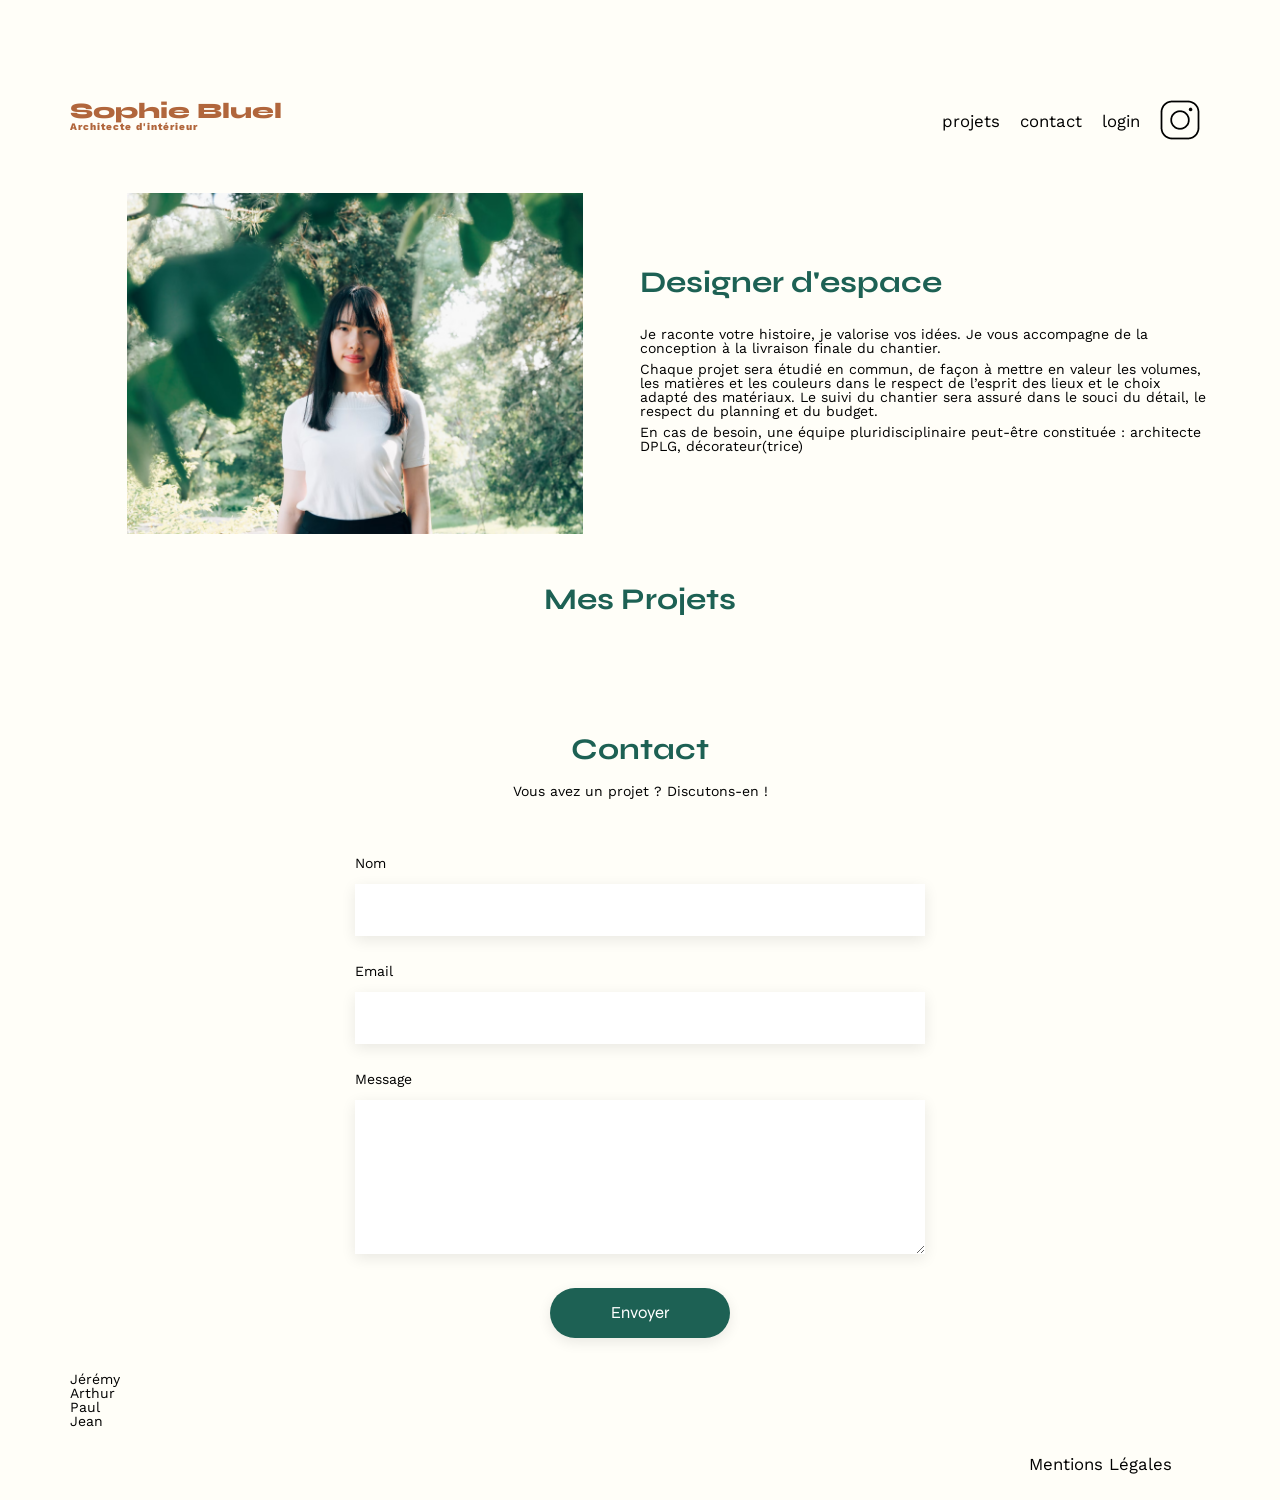
==== FrontEnd/index.html @ 8cfa6143 "Ajout du projet" ====
<!DOCTYPE html>
<html lang="fr">
<head>
	<meta charset="UTF-8">
	<title>Sophie Bluel - Architecte d'intérieur</title>
	<meta name="viewport" content="width=device-width, initial-scale=1.0">
	<link rel="preconnect" href="https://fonts.googleapis.com">
	<link rel="preconnect" href="https://fonts.gstatic.com" crossorigin>
	<link href="https://fonts.googleapis.com/css2?family=Syne:wght@700;800&family=Work+Sans&display=swap" rel="stylesheet">
	<meta name="description" content="">
	<script src="https://kit.fontawesome.com/85685c362b.js" crossorigin="anonymous"></script>
	<link rel="stylesheet" href="style.css">
</head>
<body>
<div id="ribbon_location">

</div>
<header>
	<h1>Sophie Bluel <span>Architecte d'intérieur</span></h1>
	<nav>
		<ul>
			<li><a href="#portfolio">projets</a></li>
			<li><a href="#contact">contact</a></li>
			<li><a href="login.html">login</a></li>
			<li><img src="./assets/icons/instagram.png" alt="Instagram"></li>
		</ul>
	</nav>
</header>
<main>
	<section id="introduction">
		<figure>
			<img src="./assets/images/sophie-bluel.png" alt="">
			<div id="image_edit_location">
				
			</div>
		</figure>
		<article>
			<h2>Designer d'espace</h2>
			<p>Je raconte votre histoire, je valorise vos idées. Je vous accompagne de la conception à la livraison finale du chantier.</p>
			<p>Chaque projet sera étudié en commun, de façon à mettre en valeur les volumes, les matières et les couleurs dans le respect de l’esprit des lieux et le choix adapté des matériaux. Le suivi du chantier sera assuré dans le souci du détail, le respect du planning et du budget.</p>
			<p>En cas de besoin, une équipe pluridisciplinaire peut-être constituée : architecte DPLG, décorateur(trice)</p>
		</article>
	</section>
	<section id="portfolio">
		<div id="project_edit_location">
			<h2>Mes Projets</h2>
		</div>
		<div id="filter_box">
			
		</div>
		<div class="gallery">

		</div>
	</section>

	<aside id="modal" class="closed" style="display: none;">
		<div class="modal_wrapper js_modal_stop">
			<button id="js_modal_close"><i class="fa-solid fa-xmark"></i></button>
			<button id="js_modal_return" style="display: none;"><i class="fa-solid fa-arrow-left"></i></button>

			<div id="photo_gallery_page">
				<h2>Galerie photo</h2>
				<div class="gallery">
				
				</div>
				<hr>
				<div id="gallery_options_container">
					<input type="submit" id="to_add_photo_page" value="Ajouter une photo">
					<a href="#">Supprimer la galerie</a>
				</div>
			</div>

			<div id="add_photo_page" style="display: none;">
				<h2>Ajouter une photo</h2>
				<div id="photo_visualizer">
					<div id="photo_visualizer_text">
						<i class="fa-solid fa-image"></i>
						<input type="file" accept=".jpg,.png" id="add_photo_button">
						<label for="add_photo_button">+ Ajouter photo</label>
						<p>jpg, png : 4mo max</p>
					</div>
					<div id="photo_visualizer_img" style="display: none;">
						<figure>
							<img id="chosen_image" src="">
						</figure>
					</div>
				</div>
				<form action="#" method="post">
					<label for="title">Titre</label>
					<input type="text" name="title" id="title">
					<label for="category">Catégorie</label>
					<select type="text" name="category" id="category">

					</select>
				</form>
				<hr>
				<input type="submit" id="validate_post_work" value="Valider">
			</div>
		</div>
	</aside>

	<section id="contact">
		<h2>Contact</h2>
		<p>Vous avez un projet ? Discutons-en !</p>
		<form action="#" method="post">
			<label for="name">Nom</label>
			<input type="text" name="name" id="name">
			<label for="email">Email</label>
			<input type="email" name="email" id="email">
			<label for="message">Message</label>
			<textarea name="message" id="message" cols="30" rows="10"></textarea>
			<input type="submit" value="Envoyer">
		</form>
	</section>
</main>

<footer>
	<ul>
		<li class="ocr">Jérémy</li>
		<li class="ocr">Arthur</li>
		<li class="ocr">Paul</li>
		<li class="ocr">Jean</li>
	</ul>
	<nav>
		<ul>
			<li>Mentions Légales</li>
		</ul>
	</nav>
</footer>
<script type="text/javascript" src="script_index.js"></script>
</body>
</html>
---- FrontEnd/style.css ----
/* http://meyerweb.com/eric/tools/css/reset/
   v2.0 | 20110126
   License: none (public domain)
*/

html, body, div, span, applet, object, iframe,
h1, h2, h3, h4, h5, h6, p, blockquote, pre,
a, abbr, acronym, address, big, cite, code,
del, dfn, em, img, ins, kbd, q, s, samp,
small, strike, strong, sub, sup, tt, var,
b, u, i, center,
dl, dt, dd, ol, ul, li,
fieldset, form, label, legend,
table, caption, tbody, tfoot, thead, tr, th, td,
article, aside, canvas, details, embed,
figure, figcaption, footer, header, hgroup,
menu, nav, output, ruby, section, summary,
time, mark, audio, video {
	margin: 0;
	padding: 0;
	border: 0;
	font-size: 100%;
	font: inherit;
	vertical-align: baseline;
}
/* HTML5 display-role reset for older browsers */
article, aside, details, figcaption, figure,
footer, header, hgroup, menu, nav, section {
	display: block;
}
body {
	line-height: 1;
}
ol, ul {
	list-style: none;
}
nav a {
	text-decoration: none;
	color: black;
}
nav a:hover {
	color: #B1663C;
}
blockquote, q {
	quotes: none;
}
blockquote:before, blockquote:after,
q:before, q:after {
	content: '';
	content: none;
}
table {
	border-collapse: collapse;
	border-spacing: 0;
}
/** end reset css**/
body {
	max-width: 1140px;
	margin: auto;
	font-family: 'Work Sans';
	font-size: 14px;
	background-color: #FFFEF8;
}
header {
	display: flex;
	justify-content: space-between;
	margin-top: 100px;
}
section {
	margin: 50px 0;
}

h1{
	display: flex;
	flex-direction: column;
	font-family: 'Syne';
	font-size: 22px;
	font-weight: 800;
	color: #B1663C;
}

h1 > span {
	font-family: 'Work Sans';
	font-size:10px;
	letter-spacing: 0.1em;
;
}

h2{
	font-family: 'Syne';
	font-weight: 700;
	font-size: 30px;
	color: #1D6154
}
nav ul {
	display: flex;
	align-items: center;
	list-style-type: none;

}
nav li {
	padding: 0 10px;
	font-size: 1.2em;
}

li:hover {
	color: #B1663C;
	cursor: pointer;
}
#main_content {
	display: flex;
	flex-direction: column;
	margin: auto;
	margin-top: 150px;
	margin-bottom: 200px;
	width: 30%;
	text-align: center;
}
#main_content h2 {
	margin-bottom: 50px;
}
#main_content form {
	display: flex;
	flex-direction: column;
}
#main_content form label {
	text-align: left;
	margin-bottom: 6px;
}
#main_content form input[type="email"], #main_content form input[type="password"] {
	width: auto;
	border: none;
	margin-bottom: 30px;
	padding-left: 15px;
	font-size: 1.15em;
	height: 50px;
	box-shadow: 0px 4px 14px rgba(0, 0, 0, 0.09);
}
#main_content a {
	color: black;
	text-decoration: underline;
}
#main_content a:hover {
	font-weight: 700;
}
#introduction {
	display: flex;
	align-items: center;
}
#introduction figure {
	flex: 1
}
#introduction img {
	display: block;
	margin: auto;
	width: 80%;
}

#introduction article {
	flex: 1
}
#introduction h2 {
	margin-bottom: 1em;
}

#introduction p {
	margin-bottom: 0.5em;
}
#portfolio h2 {
	text-align: center;
	margin-bottom: 1em;
}
#filter_box {
	margin: auto;
	width: auto;
	text-align: center;
	margin: 40px 0px;
}
.filter {
	display: inline-block;
	width: auto;
	min-width: 90px;
	text-decoration: none;
	color: #1D6154;
	background-color: #FFFEF8;
	font-weight: 700;
	font-size: 1.15em;
	font-family: 'Syne';
	border: 1px solid #1D6154;
	border-radius: 60px;
	padding: 10px;
	margin: 3px;
	cursor: pointer;
}
.filter:hover, .filter:active {
	color: #FFFEF8;
	background-color: #1D6154;
}
.gallery {
	width: 100%;
	display: grid;
	grid-template-columns: 1fr 1fr 1fr;
	grid-column-gap: 20px;
	grid-row-gap: 40px;
}
#portfolio .gallery figure {
	height: 500px;
}
#portfolio .gallery img {
	width: 100%;
	height: 100%;
	object-fit: cover;
}
.invisible {
	display: none;
}
#contact {
	width: 50%;
	margin: auto;
}
#contact > * {
	text-align: center;

}
#contact h2{
	margin-bottom: 20px;
}
#contact form {
	text-align: left;
	margin-top:30px;
	display: flex;
	flex-direction: column;
}

#contact input {
	height: 50px;
	font-size: 1.2em;
	border: none;
	box-shadow: 0px 4px 14px rgba(0, 0, 0, 0.09);
}
#contact label {
	margin: 2em 0 1em 0;
}
#contact textarea {
	border: none;
	box-shadow: 0px 4px 14px rgba(0, 0, 0, 0.09);
}

input[type="submit"] {
	color: white;
	background-color: #1D6154;
	font-weight: 400;
	font-size: 1.15em;
	font-family: 'Syne';
	text-align: center;
	border-radius: 60px;
	padding: 10px;
	margin: 2em auto;
	width: 180px;
	border: #1D6154;
	cursor: pointer;
}
input[type="submit"]:hover {
	background-color: #288675;
	border: #288675;
	transition: 0.2s;
}

footer nav ul {
	display: flex;
	justify-content: flex-end;
	margin: 2em;
}

#edition_ribbon {
	position: fixed;
	top: 0px;
	left: 0px;
	display: flex;
	justify-content: center;
	line-height: 60px;
	align-items: center;
	width: 100%;
	height: 60px;
	margin-right: auto;
	margin-left: auto;
	background-color: black;
	color: white;
}

#edition_ribbon i {
	margin-right: 10px;
	font-size: 16px;
}

#publicate_button {
	color: black;
	background-color: white;
	font-weight: 700;
	font-size: 14px;
	font-family: 'Work Sans';
	text-align: center;
	border-radius: 20px;
	padding: 0px 15px;
	margin: 0px;
	margin-left: 20px;
	width: auto;
	height: 35px;
	border: white;
	cursor: pointer;
}

#publicate_button:hover {
	background-color: rgb(230, 230, 230);
}

.edit {
	display: inline-block;
	font-family: 'Work Sans';
	text-decoration: none;
	color: black;
	width: 100px;
	height: 30px;
	border: none;
	background-color: #FFFEF8;
}

.edit:hover {
	font-weight: 700;
	cursor: pointer;
}

.edit i {
	margin-right: 8px;
	font-size: 18px;
}

#introduction .edit {
	margin-top: 5px;
	margin-left: 60px;
}

#project_edit_location {
	display: flex;
	justify-content: center;
}

#project_edit_location .edit{
	margin-left: 20px;
}

#modal {
	position: fixed;
	display: flex;
	align-items: center;
	justify-content: center;
	top: 0;
	left: 0;
	width: 100%;
	height: 100%;
	background: rgba(0, 0, 0, 0.3);
	animation: fadeIn 0.3s both;
}

.modal_wrapper {
	width: 400px;
	max-width: calc(100vw - 20px);
	height: 570px;
	max-height: calc(100vh - 20px);
	padding: 90px;
	padding-bottom: 50px;
	border-radius: 10px;
	overflow: auto;
	background-color: white;
	animation: slideFromTop 0.5s both;
}

#modal[class="closed"] {
	animation: fadeOut 0.3s both;
}

#modal[class="closed"] .modal_wrapper {
	animation: slideFromBottom 0.5s both;
}

.modal_wrapper #js_modal_close {
	position: absolute;
	top: 20px;
	right: 20px;
	border: none;
	background-color: white;
	font-size: 18px;
	cursor: pointer;
}

.modal_wrapper #js_modal_return {
	position: absolute;
	top: 20px;
	left: 20px;
	border: none;
	background-color: white;
	font-size: 18px;
	cursor: pointer;
}

@keyframes fadeIn {
	from {opacity: 0;} to {opacity: 1;}
}

@keyframes slideFromTop {
	from {transform: translateY(-50px);} to {transform: translateY(0px);}
}

@keyframes fadeOut {
	from {opacity: 1;} to {opacity: 0;}
}

@keyframes slideFromBottom {
	from {transform: translateY(0px);} to {transform: translateY(-50px);}
}

.modal_wrapper h2 {
	font-size: 26px;
	font-family: "Work Sans";
	font-weight: 400;
	color: black;
	text-align: center;
}

#modal .gallery {
	width: auto;
	display: grid;
	grid-template-columns: 1fr 1fr 1fr 1fr 1fr;
	grid-column-gap: 8px;
	grid-row-gap: 18px;
	margin-top: 35px;
}

#modal .gallery figure {
	height: 100px;
}

#modal .gallery img {
	width: 100%;
	height: 100%;
	min-width: 73px;
	object-fit: cover;
}

#modal figcaption {
	font-size: 12px;
}

#modal figure i {
	position: relative;
	left: 0px;
	bottom: 4px;
	font-size: 10px;
	color: white;
}

#modal .icon_container {
	position: relative;
	top: -107px;
	left: 50px;
	width: 18px;
	height: 20px;
	padding: 5px;
	border: none;
	border-radius: 4px;
	background-color: black;
}

#modal figure i:hover, #modal .icon_container:hover {
	cursor: pointer;
}

#modal hr {
	margin-top: 30px;
	width: 100%;
}

#gallery_options_container {
	display: flex;
	flex-direction: column;
}

#gallery_options_container input {
	font-size: 14px;
	font-weight: 500;
	width: 55%;
}

#gallery_options_container a {
	text-align: center;
	text-decoration: none;
	color: #B1663C;
}

#gallery_options_container a:hover {
	text-decoration: underline;
}

#add_photo_page {
	display: flex;
	flex-direction: column;
}

#photo_visualizer {
	display: flex;
	flex-direction: column;
	width: 100%;
	height: 140px;
	background-color: #E8F1F7;
	border-radius: 4px;
	margin-top: 35px;
	margin-bottom: 30px;
	align-items: center;
	justify-content: center;
}

#photo_visualizer_text {
	display: flex;
	flex-direction: column;
	align-items: center;
	justify-content: center;
}

#chosen_image {
	height: 140px;
	object-fit: cover;
}

#photo_visualizer i {
	font-size: 50px;
	color: #C8D6DC;
}

#photo_visualizer input {
	display: none;
}

#photo_visualizer label {
	width: 160px;
	height: 30px;
	margin-top: 15px;
	font-weight: 500;
	font-family: "Work Sans";
	border: none;
	color: #306685;
	background-color: #C8D6DC;
	border-radius: 50px;
	cursor: pointer;
	text-align: center;
	line-height: 30px;
}

#photo_visualizer p {
	font-size: 10px;
	font-family: "Work Sans";
	margin-top: 6px;
}

#add_photo_page form {
	display: flex;
	flex-direction: column;
}

#add_photo_page form label {
	text-align: left;
	margin-bottom: 6px;
}

#add_photo_page form input, #add_photo_page form select {
	width: auto;
	border: none;
	margin-bottom: 30px;
	padding-left: 15px;
	padding-right: 15px;
	font-size: 1.15em;
	font-family: "Work Sans";
	height: 50px;
	box-shadow: 0px 4px 14px rgba(0, 0, 0, 0.09);
}

#add_photo_page input {
	font-size: 14px;
	font-weight: 500;
	width: 55%;
}
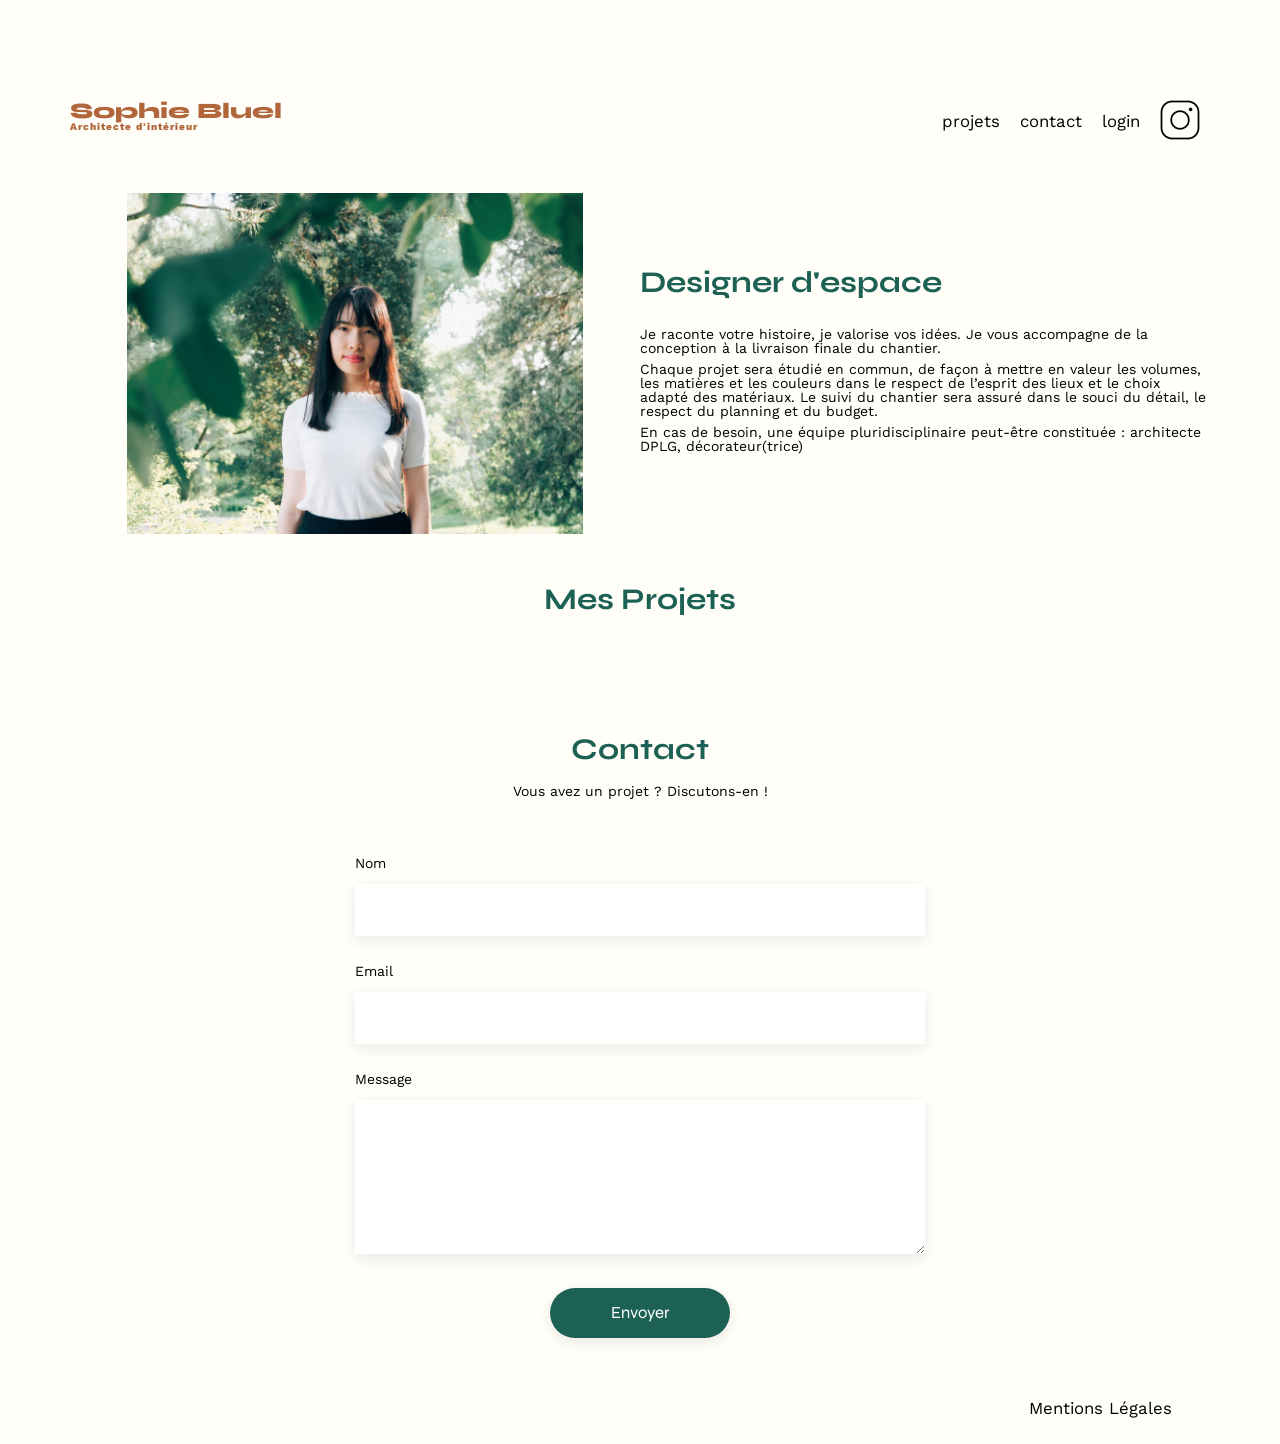
==== commit 4f41bc1e: "Modification finale des fichiers html" ====
--- a/FrontEnd/index.html
+++ b/FrontEnd/index.html
@@ -81,7 +81,7 @@
 					</div>
 					<div id="photo_visualizer_img" style="display: none;">
 						<figure>
-							<img id="chosen_image" src="">
+							<img id="chosen_image" alt="Photo en visualisation" src="">
 						</figure>
 					</div>
 				</div>
@@ -115,18 +115,12 @@
 </main>
 
 <footer>
-	<ul>
-		<li class="ocr">Jérémy</li>
-		<li class="ocr">Arthur</li>
-		<li class="ocr">Paul</li>
-		<li class="ocr">Jean</li>
-	</ul>
 	<nav>
 		<ul>
 			<li>Mentions Légales</li>
 		</ul>
 	</nav>
 </footer>
-<script type="text/javascript" src="script_index.js"></script>
+<script src="script_index.js"></script>
 </body>
 </html>
